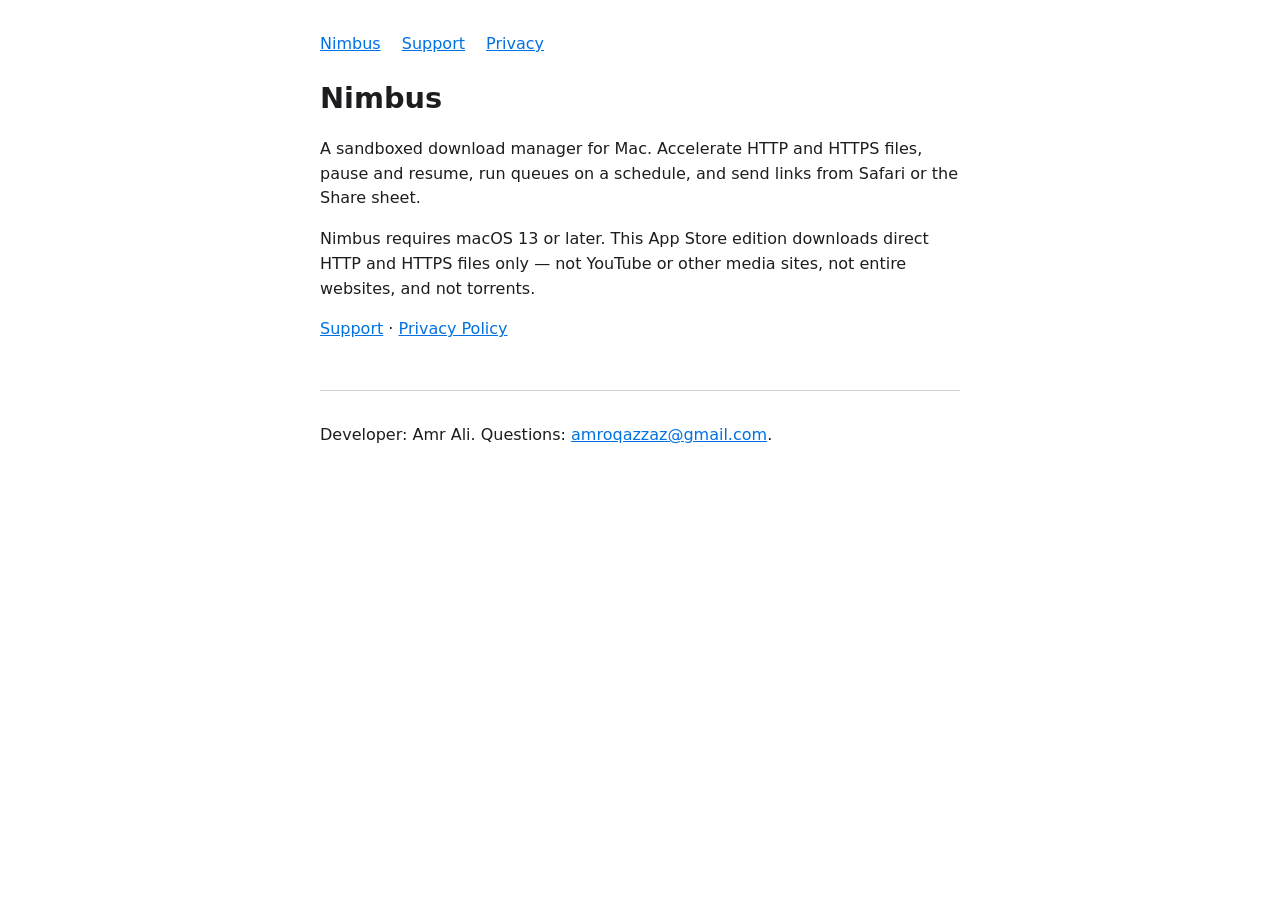
==== index.html @ 2439b011 "Nimbus privacy and support pages" ====
<!DOCTYPE html>
<html lang="en">
<head>
  <meta charset="utf-8">
  <meta name="viewport" content="width=device-width, initial-scale=1">
  <title>Nimbus</title>
  <style>
:root { color-scheme: light dark; }
body { font-family: system-ui, -apple-system, Segoe UI, Roboto, sans-serif; line-height: 1.55; max-width: 40rem; margin: 2rem auto; padding: 0 1.25rem; color: #1d1d1f; }
@media (prefers-color-scheme: dark) { body { color: #f5f5f7; } }
h1 { font-size: 1.8rem; margin-bottom: 0.25rem; }
h2 { font-size: 1.15rem; margin-top: 1.8rem; }
p, li { font-size: 1rem; }
.muted { color: #6e6e73; font-size: 0.95rem; }
a { color: #0071e3; }
footer { margin-top: 3rem; padding-top: 1rem; border-top: 1px solid #d2d2d7; font-size: 0.9rem; }
nav a { margin-right: 1rem; }
</style>
</head>
<body>
  <nav>
    <a href="index.html">Nimbus</a>
    <a href="support.html">Support</a>
    <a href="privacy.html">Privacy</a>
  </nav>
  <h1>Nimbus</h1>
  <p>A sandboxed download manager for Mac. Accelerate HTTP and HTTPS files, pause and resume, run queues on a schedule, and send links from Safari or the Share sheet.</p>
  <p>Nimbus requires macOS 13 or later. This App Store edition downloads direct HTTP and HTTPS files only — not YouTube or other media sites, not entire websites, and not torrents.</p>
  <p><a href="support.html">Support</a> · <a href="privacy.html">Privacy Policy</a></p>
  <footer>
    <p>Developer: Amr Ali. Questions: <a href="mailto:amroqazzaz@gmail.com">amroqazzaz@gmail.com</a>.</p>
  </footer>
</body>
</html>
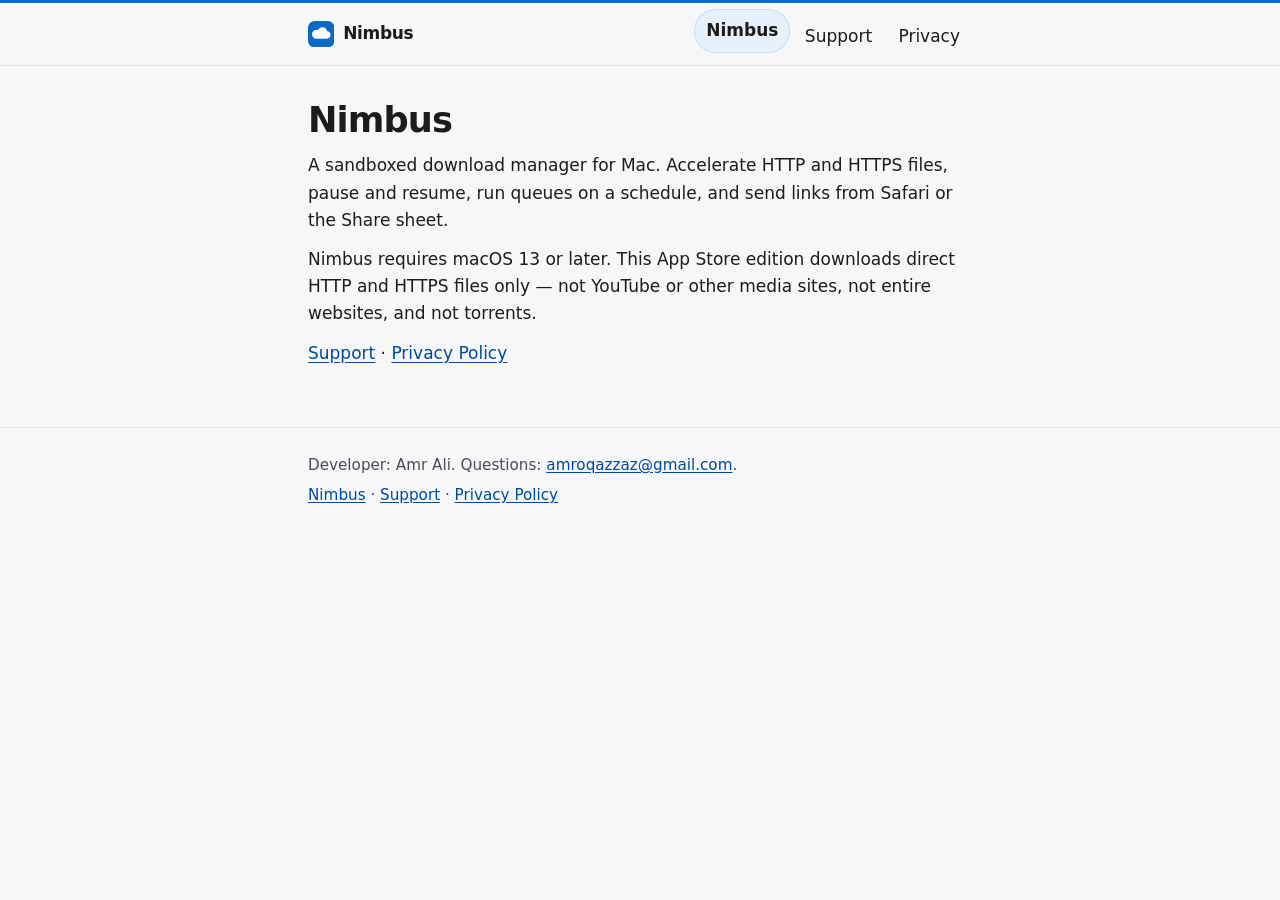
==== commit 82ba207a: "Make the Nimbus pages readable in dark mode and complete for review. The support page now shows how " ====
--- a/index.html
+++ b/index.html
@@ -2,33 +2,47 @@
 <html lang="en">
 <head>
   <meta charset="utf-8">
-  <meta name="viewport" content="width=device-width, initial-scale=1">
-  <title>Nimbus</title>
-  <style>
-:root { color-scheme: light dark; }
-body { font-family: system-ui, -apple-system, Segoe UI, Roboto, sans-serif; line-height: 1.55; max-width: 40rem; margin: 2rem auto; padding: 0 1.25rem; color: #1d1d1f; }
-@media (prefers-color-scheme: dark) { body { color: #f5f5f7; } }
-h1 { font-size: 1.8rem; margin-bottom: 0.25rem; }
-h2 { font-size: 1.15rem; margin-top: 1.8rem; }
-p, li { font-size: 1rem; }
-.muted { color: #6e6e73; font-size: 0.95rem; }
-a { color: #0071e3; }
-footer { margin-top: 3rem; padding-top: 1rem; border-top: 1px solid #d2d2d7; font-size: 0.9rem; }
-nav a { margin-right: 1rem; }
-</style>
+  <meta name="viewport" content="width=device-width, initial-scale=1, viewport-fit=cover">
+  <meta name="color-scheme" content="light dark">
+  <meta name="description" content="Nimbus is a sandboxed download manager for Mac. It downloads direct HTTP and HTTPS files, with pause, resume, and queues.">
+  <meta name="theme-color" content="#f6f7f9" media="(prefers-color-scheme: light)">
+  <meta name="theme-color" content="#101114" media="(prefers-color-scheme: dark)">
+  <title>Nimbus — Mac download manager</title>
+  <link rel="icon" href="favicon.svg" type="image/svg+xml">
+  <link rel="icon" href="favicon.ico" sizes="any">
+  <link rel="stylesheet" href="styles.css">
 </head>
 <body>
-  <nav>
-    <a href="index.html">Nimbus</a>
-    <a href="support.html">Support</a>
-    <a href="privacy.html">Privacy</a>
-  </nav>
-  <h1>Nimbus</h1>
-  <p>A sandboxed download manager for Mac. Accelerate HTTP and HTTPS files, pause and resume, run queues on a schedule, and send links from Safari or the Share sheet.</p>
-  <p>Nimbus requires macOS 13 or later. This App Store edition downloads direct HTTP and HTTPS files only — not YouTube or other media sites, not entire websites, and not torrents.</p>
-  <p><a href="support.html">Support</a> · <a href="privacy.html">Privacy Policy</a></p>
-  <footer>
-    <p>Developer: Amr Ali. Questions: <a href="mailto:amroqazzaz@gmail.com">amroqazzaz@gmail.com</a>.</p>
+  <a class="skip" href="#content">Skip to content</a>
+  <header class="site-header">
+    <div class="inner">
+      <a class="brand" href="index.html">
+        <svg class="mark" viewBox="0 0 32 32" aria-hidden="true" focusable="false">
+          <rect width="32" height="32" rx="8" fill="#0a6bc4"/>
+          <path fill="#ffffff" d="M8.6 21.4h14.1a4.55 4.55 0 0 0 .4-9.08 5.7 5.7 0 0 0-10.9-1.35A3.85 3.85 0 0 0 8.6 21.4z"/>
+        </svg>
+        <span>Nimbus</span>
+      </a>
+      <nav aria-label="Pages">
+        <ul>
+          <li><a href="index.html" aria-current="page">Nimbus</a></li>
+          <li><a href="support.html">Support</a></li>
+          <li><a href="privacy.html">Privacy</a></li>
+        </ul>
+      </nav>
+    </div>
+  </header>
+  <main id="content" tabindex="-1">
+    <h1>Nimbus</h1>
+    <p>A sandboxed download manager for Mac. Accelerate HTTP and HTTPS files, pause and resume, run queues on a schedule, and send links from Safari or the Share sheet.</p>
+    <p>Nimbus requires macOS 13 or later. This App Store edition downloads direct HTTP and HTTPS files only — not YouTube or other media sites, not entire websites, and not torrents.</p>
+    <p><a href="support.html">Support</a> · <a href="privacy.html">Privacy Policy</a></p>
+  </main>
+  <footer class="site-footer">
+    <div class="inner">
+      <p>Developer: Amr Ali. Questions: <a href="mailto:amroqazzaz@gmail.com">amroqazzaz@gmail.com</a>.</p>
+      <p><a href="index.html">Nimbus</a> · <a href="support.html">Support</a> · <a href="privacy.html">Privacy Policy</a></p>
+    </div>
   </footer>
 </body>
 </html>
--- a/styles.css
+++ b/styles.css
@@ -0,0 +1,293 @@
+/* Shared look for the Nimbus pages.
+   Light and dark colors are both set on purpose, so text does not
+   depend on the browser guessing a background. */
+
+:root {
+  color-scheme: light dark;
+  --bg: #f6f7f9;
+  --text: #1c1c1e;
+  --muted: #4c4c52;
+  --border: #e1e3e8;
+  --link: #004a99;
+  --link-hover: #00356e;
+  --accent: #0a6bc4;
+  --chip: #e7f1fb;
+  --chip-border: #c5ddf5;
+  --hover: #eceef2;
+  --focus: #004a99;
+  --header: rgba(246, 247, 249, 0.92);
+}
+
+@media (prefers-color-scheme: dark) {
+  :root {
+    --bg: #101114;
+    --text: #f5f5f7;
+    --muted: #c8c8cd;
+    --border: #34343a;
+    --link: #9ccfff;
+    --link-hover: #d4ebff;
+    --accent: #6cb6ff;
+    --chip: #1a3146;
+    --chip-border: #2d5274;
+    --hover: #22242b;
+    --focus: #9ccfff;
+    --header: rgba(16, 17, 20, 0.92);
+  }
+}
+
+@media (forced-colors: active) {
+  :root {
+    --bg: Canvas;
+    --text: CanvasText;
+    --muted: CanvasText;
+    --border: CanvasText;
+    --link: LinkText;
+    --link-hover: LinkText;
+    --accent: LinkText;
+    --chip: Canvas;
+    --chip-border: CanvasText;
+    --hover: Canvas;
+    --focus: Highlight;
+    --header: Canvas;
+  }
+}
+
+*,
+*::before,
+*::after {
+  box-sizing: border-box;
+}
+
+html {
+  background: var(--bg);
+  color: var(--text);
+}
+
+body {
+  margin: 0;
+  background: var(--bg);
+  color: var(--text);
+  font-family: system-ui, -apple-system, BlinkMacSystemFont, "Segoe UI", Roboto, Helvetica, Arial, sans-serif;
+  font-size: 1.0625rem;
+  line-height: 1.6;
+  text-rendering: optimizeLegibility;
+}
+
+.skip {
+  position: absolute;
+  left: 1rem;
+  top: 0;
+  transform: translateY(-120%);
+  background: var(--bg);
+  color: var(--text);
+  border: 2px solid var(--focus);
+  border-radius: 0.5rem;
+  padding: 0.6rem 0.9rem;
+  z-index: 5;
+}
+
+.skip:focus {
+  transform: none;
+}
+
+.site-header {
+  position: sticky;
+  top: 0;
+  z-index: 2;
+  background: var(--header);
+  border-top: 3px solid var(--accent);
+  border-bottom: 1px solid var(--border);
+  backdrop-filter: blur(12px);
+}
+
+.inner,
+main {
+  width: min(44rem, 100%);
+  margin-inline: auto;
+  padding-left: max(1.25rem, env(safe-area-inset-left));
+  padding-right: max(1.25rem, env(safe-area-inset-right));
+}
+
+.site-header .inner {
+  display: flex;
+  flex-wrap: wrap;
+  align-items: center;
+  justify-content: space-between;
+  gap: 0.25rem 1rem;
+  padding-top: 0.35rem;
+  padding-bottom: 0.35rem;
+}
+
+.brand {
+  display: inline-flex;
+  align-items: center;
+  gap: 0.55rem;
+  min-height: 44px;
+  color: var(--text);
+  font-weight: 700;
+  letter-spacing: -0.02em;
+  text-decoration: none;
+}
+
+.brand:hover {
+  color: var(--text);
+}
+
+.mark {
+  width: 1.65rem;
+  height: 1.65rem;
+  display: block;
+  flex: none;
+}
+
+nav ul {
+  display: flex;
+  flex-wrap: wrap;
+  gap: 0.15rem;
+  list-style: none;
+  margin: 0;
+  padding: 0;
+}
+
+nav a {
+  display: inline-flex;
+  align-items: center;
+  justify-content: center;
+  min-height: 44px;
+  padding: 0.35rem 0.75rem;
+  border-radius: 999px;
+  color: var(--text);
+  text-decoration: none;
+}
+
+nav a:hover {
+  background: var(--hover);
+  color: var(--text);
+}
+
+nav a[aria-current="page"] {
+  background: var(--chip);
+  box-shadow: inset 0 0 0 1px var(--chip-border);
+  font-weight: 650;
+}
+
+main {
+  padding-top: 2.15rem;
+  padding-bottom: 3rem;
+}
+
+main:focus {
+  outline: none;
+}
+
+h1 {
+  margin: 0 0 0.75rem;
+  font-size: clamp(1.85rem, 3vw, 2.2rem);
+  line-height: 1.15;
+  letter-spacing: -0.025em;
+  font-weight: 700;
+}
+
+h2 {
+  margin: 2.2rem 0 0.55rem;
+  font-size: 1.22rem;
+  line-height: 1.3;
+  letter-spacing: -0.015em;
+  font-weight: 650;
+}
+
+p,
+li {
+  overflow-wrap: break-word;
+}
+
+p {
+  margin: 0.75rem 0;
+}
+
+ul {
+  margin: 0.75rem 0;
+  padding-left: 1.25rem;
+}
+
+li + li {
+  margin-top: 0.4rem;
+}
+
+.muted {
+  color: var(--muted);
+  font-size: 0.95rem;
+}
+
+a {
+  color: var(--link);
+  text-underline-offset: 0.16em;
+}
+
+a:visited {
+  color: var(--link);
+}
+
+a:hover {
+  color: var(--link-hover);
+}
+
+.callout {
+  margin: 1.1rem 0 0.25rem;
+  padding: 0.9rem 1rem;
+  background: var(--chip);
+  border: 1px solid var(--chip-border);
+  border-radius: 0.8rem;
+}
+
+.site-footer {
+  border-top: 1px solid var(--border);
+  color: var(--muted);
+  font-size: 0.95rem;
+}
+
+.site-footer .inner {
+  padding-top: 1.15rem;
+  padding-bottom: calc(2rem + env(safe-area-inset-bottom));
+}
+
+.site-footer p {
+  margin: 0.4rem 0;
+}
+
+:focus-visible {
+  outline: 3px solid var(--focus);
+  outline-offset: 3px;
+}
+
+@media (max-width: 420px) {
+  .site-header .inner {
+    align-items: flex-start;
+  }
+
+  nav a {
+    padding-inline: 0.6rem;
+  }
+}
+
+@media (prefers-reduced-motion: reduce) {
+  html {
+    scroll-behavior: auto;
+  }
+}
+
+@media print {
+  .site-header {
+    position: static;
+    background: #fff;
+  }
+
+  body {
+    background: #fff;
+    color: #000;
+  }
+
+  a {
+    color: #000;
+  }
+}
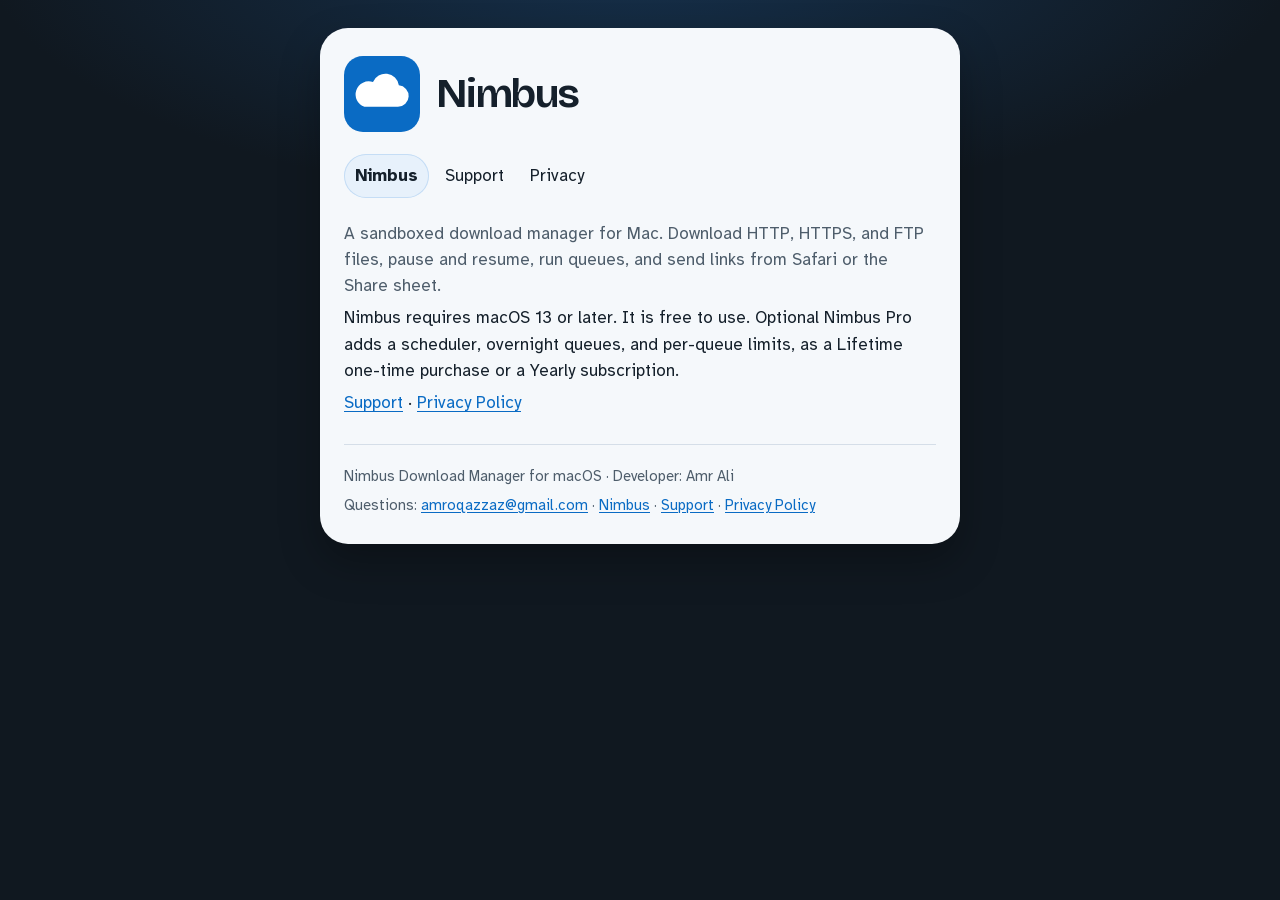
==== commit 7347f93c: "Update support and privacy pages for Nimbus Pro Yearly and Lifetime. Rebuild the GitHub Pages site i" ====
--- a/index.html
+++ b/index.html
@@ -3,10 +3,8 @@
 <head>
   <meta charset="utf-8">
   <meta name="viewport" content="width=device-width, initial-scale=1, viewport-fit=cover">
-  <meta name="color-scheme" content="light dark">
-  <meta name="description" content="Nimbus is a sandboxed download manager for Mac. It downloads direct HTTP and HTTPS files, with pause, resume, and queues.">
-  <meta name="theme-color" content="#f6f7f9" media="(prefers-color-scheme: light)">
-  <meta name="theme-color" content="#101114" media="(prefers-color-scheme: dark)">
+  <meta name="robots" content="index,follow">
+    <meta name="description" content="Nimbus is a sandboxed download manager for Mac. It downloads HTTP, HTTPS, and FTP files, with pause, resume, and queues.">
   <title>Nimbus — Mac download manager</title>
   <link rel="icon" href="favicon.svg" type="image/svg+xml">
   <link rel="icon" href="favicon.ico" sizes="any">
@@ -14,35 +12,32 @@
 </head>
 <body>
   <a class="skip" href="#content">Skip to content</a>
-  <header class="site-header">
-    <div class="inner">
-      <a class="brand" href="index.html">
+  <main id="content" tabindex="-1">
+    <article>
+      <header class="page-head">
         <svg class="mark" viewBox="0 0 32 32" aria-hidden="true" focusable="false">
           <rect width="32" height="32" rx="8" fill="#0a6bc4"/>
           <path fill="#ffffff" d="M8.6 21.4h14.1a4.55 4.55 0 0 0 .4-9.08 5.7 5.7 0 0 0-10.9-1.35A3.85 3.85 0 0 0 8.6 21.4z"/>
         </svg>
-        <span>Nimbus</span>
-      </a>
-      <nav aria-label="Pages">
+        <h1>Nimbus</h1>
+      </header>
+      <nav class="pages" aria-label="Pages">
         <ul>
           <li><a href="index.html" aria-current="page">Nimbus</a></li>
           <li><a href="support.html">Support</a></li>
           <li><a href="privacy.html">Privacy</a></li>
         </ul>
       </nav>
-    </div>
-  </header>
-  <main id="content" tabindex="-1">
-    <h1>Nimbus</h1>
-    <p>A sandboxed download manager for Mac. Accelerate HTTP and HTTPS files, pause and resume, run queues on a schedule, and send links from Safari or the Share sheet.</p>
-    <p>Nimbus requires macOS 13 or later. This App Store edition downloads direct HTTP and HTTPS files only — not YouTube or other media sites, not entire websites, and not torrents.</p>
-    <p><a href="support.html">Support</a> · <a href="privacy.html">Privacy Policy</a></p>
+
+      <p class="lead">A sandboxed download manager for Mac. Download HTTP, HTTPS, and FTP files, pause and resume, run queues, and send links from Safari or the Share sheet.</p>
+      <p>Nimbus requires macOS 13 or later. It is free to use. Optional Nimbus Pro adds a scheduler, overnight queues, and per-queue limits, as a Lifetime one-time purchase or a Yearly subscription.</p>
+      <p><a href="support.html">Support</a> · <a href="privacy.html">Privacy Policy</a></p>
+
+      <footer class="card-foot">
+        <p>Nimbus Download Manager for macOS · Developer: Amr Ali</p>
+        <p>Questions: <!--email_off--><a href="mailto:amroqazzaz@gmail.com">amroqazzaz@gmail.com</a><!--/email_off--> · <a href="index.html">Nimbus</a> · <a href="support.html">Support</a> · <a href="privacy.html">Privacy Policy</a></p>
+      </footer>
+    </article>
   </main>
-  <footer class="site-footer">
-    <div class="inner">
-      <p>Developer: Amr Ali. Questions: <a href="mailto:amroqazzaz@gmail.com">amroqazzaz@gmail.com</a>.</p>
-      <p><a href="index.html">Nimbus</a> · <a href="support.html">Support</a> · <a href="privacy.html">Privacy Policy</a></p>
-    </div>
-  </footer>
 </body>
 </html>
--- a/styles.css
+++ b/styles.css
@@ -1,75 +1,60 @@
-/* Shared look for the Nimbus pages.
-   Light and dark colors are both set on purpose, so text does not
-   depend on the browser guessing a background. */
+/* Nimbus support pages. Warm card on a dark sky, same layout idea as
+   Focus Ring's support site, with Nimbus colors. Light and dark text
+   colors are set on purpose so nothing depends on the browser guessing. */
+
+@font-face {
+  font-family: "Atkinson Hyperlegible";
+  font-style: normal;
+  font-weight: 400;
+  font-display: swap;
+  src: url("fonts/atkinson-hyperlegible-400.woff2") format("woff2");
+}
+
+@font-face {
+  font-family: "Atkinson Hyperlegible";
+  font-style: normal;
+  font-weight: 700;
+  font-display: swap;
+  src: url("fonts/atkinson-hyperlegible-700.woff2") format("woff2");
+}
+
+@font-face {
+  font-family: "Bricolage Grotesque";
+  font-style: normal;
+  font-weight: 640;
+  font-display: swap;
+  src: url("fonts/bricolage-grotesque-640.woff2") format("woff2");
+}
 
 :root {
-  color-scheme: light dark;
-  --bg: #f6f7f9;
-  --text: #1c1c1e;
-  --muted: #4c4c52;
-  --border: #e1e3e8;
-  --link: #004a99;
-  --link-hover: #00356e;
+  --sky: #101820;
+  --glow: #16324f;
+  --cloud: #f5f8fb;
+  --ink: #15202b;
+  --quiet: #4e5d6b;
   --accent: #0a6bc4;
+  --accent-hover: #07589f;
+  --line: #d5dee8;
   --chip: #e7f1fb;
   --chip-border: #c5ddf5;
-  --hover: #eceef2;
-  --focus: #004a99;
-  --header: rgba(246, 247, 249, 0.92);
-}
-
-@media (prefers-color-scheme: dark) {
-  :root {
-    --bg: #101114;
-    --text: #f5f5f7;
-    --muted: #c8c8cd;
-    --border: #34343a;
-    --link: #9ccfff;
-    --link-hover: #d4ebff;
-    --accent: #6cb6ff;
-    --chip: #1a3146;
-    --chip-border: #2d5274;
-    --hover: #22242b;
-    --focus: #9ccfff;
-    --header: rgba(16, 17, 20, 0.92);
-  }
-}
-
-@media (forced-colors: active) {
-  :root {
-    --bg: Canvas;
-    --text: CanvasText;
-    --muted: CanvasText;
-    --border: CanvasText;
-    --link: LinkText;
-    --link-hover: LinkText;
-    --accent: LinkText;
-    --chip: Canvas;
-    --chip-border: CanvasText;
-    --hover: Canvas;
-    --focus: Highlight;
-    --header: Canvas;
-  }
-}
-
-*,
-*::before,
-*::after {
-  box-sizing: border-box;
-}
+}
+
+* { box-sizing: border-box; }
 
 html {
-  background: var(--bg);
-  color: var(--text);
+  background: var(--sky);
+  color: var(--cloud);
 }
 
 body {
   margin: 0;
-  background: var(--bg);
-  color: var(--text);
-  font-family: system-ui, -apple-system, BlinkMacSystemFont, "Segoe UI", Roboto, Helvetica, Arial, sans-serif;
+  color: var(--ink);
+  background:
+    radial-gradient(1200px 480px at 50% -10%, var(--glow) 0%, transparent 55%),
+    var(--sky);
+  font-family: "Atkinson Hyperlegible", system-ui, -apple-system, "Segoe UI", sans-serif;
   font-size: 1.0625rem;
-  line-height: 1.6;
+  line-height: 1.55;
   text-rendering: optimizeLegibility;
 }
 
@@ -78,216 +63,160 @@
   left: 1rem;
   top: 0;
   transform: translateY(-120%);
-  background: var(--bg);
-  color: var(--text);
-  border: 2px solid var(--focus);
+  background: var(--cloud);
+  color: var(--ink);
+  border: 2px solid var(--accent);
   border-radius: 0.5rem;
   padding: 0.6rem 0.9rem;
   z-index: 5;
 }
 
-.skip:focus {
-  transform: none;
-}
-
-.site-header {
-  position: sticky;
-  top: 0;
-  z-index: 2;
-  background: var(--header);
-  border-top: 3px solid var(--accent);
-  border-bottom: 1px solid var(--border);
-  backdrop-filter: blur(12px);
-}
-
-.inner,
+.skip:focus { transform: none; }
+
 main {
-  width: min(44rem, 100%);
-  margin-inline: auto;
-  padding-left: max(1.25rem, env(safe-area-inset-left));
-  padding-right: max(1.25rem, env(safe-area-inset-right));
-}
-
-.site-header .inner {
+  max-width: 42rem;
+  margin: 0 auto;
+  padding: 1.75rem 1rem 3rem;
+}
+
+article {
+  background: var(--cloud);
+  border-radius: 28px;
+  padding: 1.75rem 1.5rem 1.35rem;
+  box-shadow: 0 18px 40px rgba(0, 0, 0, 0.28);
+}
+
+.page-head {
+  display: flex;
+  gap: 1rem;
+  align-items: center;
+}
+
+.mark {
+  width: 76px;
+  height: 76px;
+  flex: none;
+  display: block;
+}
+
+h1 {
+  margin: 0;
+  font-family: "Bricolage Grotesque", "Avenir Next", system-ui, sans-serif;
+  font-weight: 640;
+  font-size: clamp(2rem, 6vw, 2.6rem);
+  letter-spacing: -0.03em;
+  line-height: 0.95;
+}
+
+h2 {
+  margin: 1.85rem 0 0.45rem;
+  font-family: "Bricolage Grotesque", "Avenir Next", system-ui, sans-serif;
+  font-weight: 640;
+  font-size: 1.35rem;
+  letter-spacing: -0.02em;
+}
+
+h3 {
+  margin: 1.15rem 0 0.25rem;
+  font-size: 1.02rem;
+  font-weight: 700;
+}
+
+p, li { margin: 0.35rem 0; }
+
+.lead {
+  margin: 1rem 0 0;
+  color: var(--quiet);
+  max-width: 38rem;
+}
+
+.meta {
+  color: var(--quiet);
+  font-size: 0.875rem;
+  margin: 0.65rem 0 1rem;
+}
+
+ul, ol {
+  margin: 0.4rem 0 0;
+  padding-left: 1.25rem;
+}
+
+li { margin: 0.4rem 0; }
+
+a {
+  color: var(--accent);
+  text-underline-offset: 0.16em;
+}
+
+a:hover { color: var(--accent-hover); }
+
+a:focus-visible {
+  outline: 2px solid var(--accent);
+  outline-offset: 3px;
+  border-radius: 2px;
+}
+
+nav.pages {
+  margin: 1rem 0 0;
+}
+
+nav.pages ul {
   display: flex;
   flex-wrap: wrap;
-  align-items: center;
-  justify-content: space-between;
-  gap: 0.25rem 1rem;
-  padding-top: 0.35rem;
-  padding-bottom: 0.35rem;
-}
-
-.brand {
-  display: inline-flex;
-  align-items: center;
-  gap: 0.55rem;
-  min-height: 44px;
-  color: var(--text);
-  font-weight: 700;
-  letter-spacing: -0.02em;
-  text-decoration: none;
-}
-
-.brand:hover {
-  color: var(--text);
-}
-
-.mark {
-  width: 1.65rem;
-  height: 1.65rem;
-  display: block;
-  flex: none;
-}
-
-nav ul {
-  display: flex;
-  flex-wrap: wrap;
-  gap: 0.15rem;
+  gap: 0.15rem 0.25rem;
   list-style: none;
   margin: 0;
   padding: 0;
 }
 
-nav a {
+nav.pages a {
   display: inline-flex;
   align-items: center;
-  justify-content: center;
   min-height: 44px;
-  padding: 0.35rem 0.75rem;
+  padding: 0.25rem 0.7rem;
   border-radius: 999px;
-  color: var(--text);
+  color: var(--ink);
   text-decoration: none;
 }
 
-nav a:hover {
-  background: var(--hover);
-  color: var(--text);
-}
-
-nav a[aria-current="page"] {
+nav.pages a:hover { background: var(--chip); }
+
+nav.pages a[aria-current="page"] {
   background: var(--chip);
   box-shadow: inset 0 0 0 1px var(--chip-border);
-  font-weight: 650;
-}
-
-main {
-  padding-top: 2.15rem;
-  padding-bottom: 3rem;
-}
-
-main:focus {
-  outline: none;
-}
-
-h1 {
-  margin: 0 0 0.75rem;
-  font-size: clamp(1.85rem, 3vw, 2.2rem);
-  line-height: 1.15;
-  letter-spacing: -0.025em;
   font-weight: 700;
 }
 
-h2 {
-  margin: 2.2rem 0 0.55rem;
-  font-size: 1.22rem;
-  line-height: 1.3;
-  letter-spacing: -0.015em;
-  font-weight: 650;
-}
-
-p,
-li {
-  overflow-wrap: break-word;
-}
-
-p {
-  margin: 0.75rem 0;
-}
-
-ul {
-  margin: 0.75rem 0;
-  padding-left: 1.25rem;
-}
-
-li + li {
-  margin-top: 0.4rem;
-}
-
-.muted {
-  color: var(--muted);
-  font-size: 0.95rem;
-}
-
-a {
-  color: var(--link);
-  text-underline-offset: 0.16em;
-}
-
-a:visited {
-  color: var(--link);
-}
-
-a:hover {
-  color: var(--link-hover);
-}
-
 .callout {
-  margin: 1.1rem 0 0.25rem;
+  margin: 0.9rem 0 0.25rem;
   padding: 0.9rem 1rem;
   background: var(--chip);
   border: 1px solid var(--chip-border);
   border-radius: 0.8rem;
 }
 
-.site-footer {
-  border-top: 1px solid var(--border);
-  color: var(--muted);
-  font-size: 0.95rem;
-}
-
-.site-footer .inner {
-  padding-top: 1.15rem;
-  padding-bottom: calc(2rem + env(safe-area-inset-bottom));
-}
-
-.site-footer p {
-  margin: 0.4rem 0;
-}
-
-:focus-visible {
-  outline: 3px solid var(--focus);
-  outline-offset: 3px;
-}
-
-@media (max-width: 420px) {
-  .site-header .inner {
-    align-items: flex-start;
-  }
-
-  nav a {
-    padding-inline: 0.6rem;
-  }
+footer.card-foot {
+  margin-top: 1.75rem;
+  padding-top: 0.9rem;
+  border-top: 1px solid var(--line);
+  color: var(--quiet);
+  font-size: 0.92rem;
+}
+
+footer.card-foot p { margin: 0.35rem 0; }
+
+@media (max-width: 520px) {
+  article { border-radius: 22px; padding: 1.35rem 1.1rem 1.1rem; }
+  .page-head { align-items: flex-start; }
+  .mark { width: 64px; height: 64px; }
 }
 
 @media (prefers-reduced-motion: reduce) {
-  html {
-    scroll-behavior: auto;
-  }
+  html { scroll-behavior: auto; }
 }
 
 @media print {
-  .site-header {
-    position: static;
-    background: #fff;
-  }
-
-  body {
-    background: #fff;
-    color: #000;
-  }
-
-  a {
-    color: #000;
-  }
-}
+  html, body { background: #fff; color: #000; }
+  article { box-shadow: none; border: 1px solid #ccc; }
+  a { color: #000; }
+}
